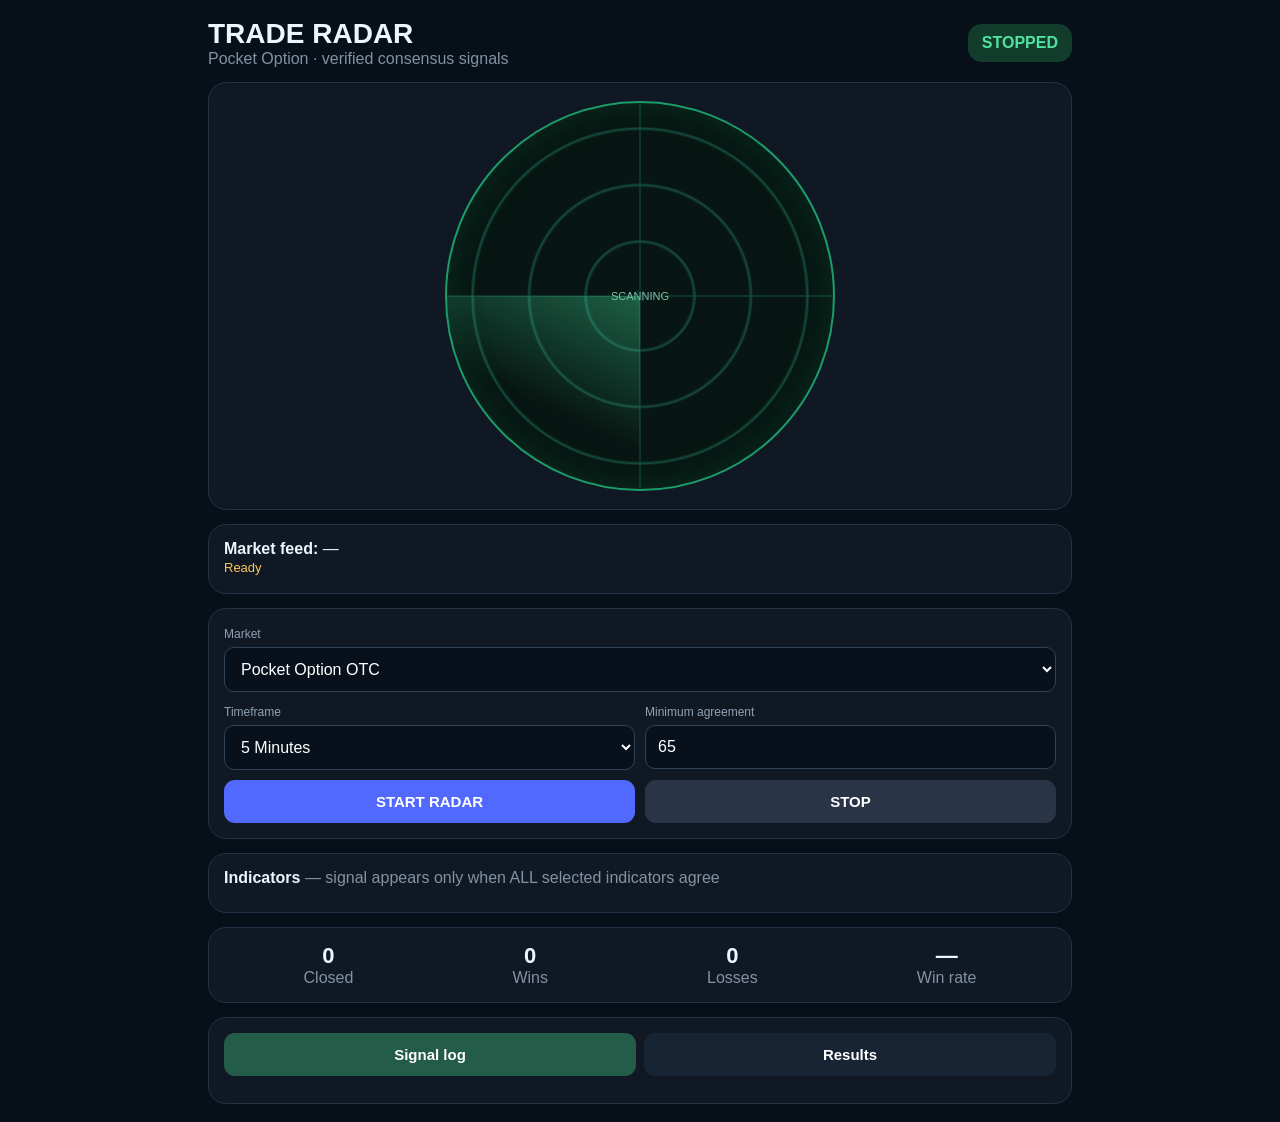
==== templates/index.html @ b3ab37ad "Add files via upload" ====
<!doctype html><html lang="en"><head><meta charset="utf-8"><meta name="viewport" content="width=device-width,initial-scale=1"><title>Trade Radar</title>
<style>
*{box-sizing:border-box}body{margin:0;background:#071019;color:#edf6ff;font-family:-apple-system,BlinkMacSystemFont,"Segoe UI",Arial,sans-serif}.app{max-width:900px;margin:auto;padding:18px}.head{display:flex;justify-content:space-between;align-items:center}.head h1{margin:0;font-size:28px}.muted{color:#8292a5}.badge{padding:10px 14px;border-radius:14px;background:#123d2d;color:#50e3a0;font-weight:900}.panel{background:#101923;border:1px solid #233244;border-radius:18px;padding:15px;margin-top:14px}.radarWrap{display:grid;place-items:center;padding:18px 0}.radar{width:min(78vw,390px);aspect-ratio:1;border-radius:50%;position:relative;overflow:hidden;border:2px solid #1c9c6b;background:radial-gradient(circle,#0b2b25 0 2%,transparent 2.5%),repeating-radial-gradient(circle,transparent 0 19%,#164b3d 20%,transparent 20.7%),linear-gradient(90deg,transparent 49.7%,#164b3d 50%,transparent 50.3%),linear-gradient(transparent 49.7%,#164b3d 50%,transparent 50.3%),#071612;box-shadow:0 0 35px #0c6a4a44 inset}.sweep{position:absolute;inset:50% 50% 0 0;transform-origin:100% 0;background:linear-gradient(25deg,transparent 45%,#48f2ad55);animation:spin 3s linear infinite}.stopped .sweep{animation-play-state:paused}@keyframes spin{to{transform:rotate(360deg)}}.blip{position:absolute;z-index:4;text-align:center;background:#071019e8;border:1px solid #44e3a0;border-radius:10px;padding:6px 8px;width:112px;min-height:58px;display:flex;flex-direction:column;justify-content:center;box-shadow:0 0 12px #0b9d6b33}.blip b{font-size:14px;line-height:1.1}.blip .small{font-size:9px;margin-top:2px}.blip1{left:50%;top:28%;transform:translate(-50%,-50%)}.blip2{left:29%;top:65%;transform:translate(-50%,-50%)}.blip3{left:71%;top:65%;transform:translate(-50%,-50%)}.scanmsg{position:absolute;left:50%;top:50%;transform:translate(-50%,-50%);z-index:3;text-align:center;color:#7fbea8;font-size:11px;pointer-events:none}.up{color:#50e3a0}.down{color:#ff6f83}.controls{display:grid;grid-template-columns:1fr 1fr;gap:10px}.full{grid-column:1/-1}label{font-size:12px;color:#8fa0b4}select,input{width:100%;margin-top:5px;padding:12px;border:1px solid #304258;border-radius:10px;background:#08111b;color:#fff;font-size:16px}button{border:0;border-radius:11px;padding:13px;background:#5269ff;color:#fff;font-weight:900;font-size:15px}.secondary{background:#293546}.inds{display:grid;grid-template-columns:1fr 1fr;gap:11px;margin-top:10px}.inds label{font-size:15px}.inds input{width:18px;height:18px;margin:0 7px 0 0}.stats{display:flex;justify-content:space-around;text-align:center}.stats b{display:block;font-size:22px}.tabs{display:flex;gap:8px;margin-bottom:12px}.tabs button{flex:1;background:#172434}.tabs button.active{background:#235d49}.row{padding:12px 0;border-bottom:1px solid #223143}.row:last-child{border:0}.rowTop{display:flex;justify-content:space-between;font-weight:800}.small{font-size:12px;color:#8fa0b4;margin-top:5px}.win{color:#50e3a0}.loss{color:#ff6f83}.draw{color:#ffc65c}.empty{text-align:center;color:#7f90a3;padding:20px}.status{color:#ffc65c;font-size:13px;line-height:1.5}
</style></head><body><div class="app">
<div class="head"><div><h1>TRADE RADAR</h1><div class="muted">Pocket Option · verified consensus signals</div></div><div id="badge" class="badge">STOPPED</div></div>
<div class="panel radarWrap"><div id="radar" class="radar stopped"><div class="sweep"></div><div id="scanmsg" class="scanmsg">SCANNING</div><div id="blip1" class="blip blip1" style="display:none"></div><div id="blip2" class="blip blip2" style="display:none"></div><div id="blip3" class="blip blip3" style="display:none"></div></div></div>
<div class="panel"><div><b>Market feed:</b> <span id="source">—</span></div><div id="status" class="status">Ready</div></div>
<div class="panel controls"><div class="full"><label>Market<select id="mode"><option value="otc">Pocket Option OTC</option><option value="real">Real market pairs</option></select></label></div><div><label>Timeframe<select id="timeframe"><option value="300">5 Minutes</option><option value="60">1 Minute</option></select></label></div><div><label>Minimum agreement<input id="minScore" type="number" min="40" max="100" value="65"></label></div><button onclick="startRadar()">START RADAR</button><button class="secondary" onclick="stopRadar()">STOP</button></div>
<div class="panel"><div><b>Indicators</b> <span class="muted">— signal appears only when ALL selected indicators agree</span></div><div id="indicators" class="inds"></div></div>
<div class="panel stats"><div><b id="closed">0</b><span class="muted">Closed</span></div><div><b id="wins">0</b><span class="muted">Wins</span></div><div><b id="losses">0</b><span class="muted">Losses</span></div><div><b id="wr">—</b><span class="muted">Win rate</span></div></div>
<div class="panel"><div class="tabs"><button id="tabOpen" class="active" onclick="showTab('open')">Signal log</button><button id="tabClosed" onclick="showTab('closed')">Results</button></div><div id="log"></div></div>
</div><script>
const $=x=>document.getElementById(x);let names={},built=false,lastState=null,tab='open';
function strategies(){let o={};for(const k in names)o[k]=$("i_"+k).checked;return o}function cfg(){return{mode:$("mode").value,timeframe:+$("timeframe").value,min_score:+$("minScore").value,strategies:strategies()}}async function post(u,b){return(await fetch(u,{method:'POST',headers:{'Content-Type':'application/json'},body:b?JSON.stringify(b):null})).json()}async function startRadar(){await post('/api/config',cfg());await post('/api/start');refresh()}async function stopRadar(){await post('/api/stop');refresh()}
function build(s){names=s.indicator_names;$('indicators').innerHTML=Object.entries(names).map(([k,n])=>`<label><input type="checkbox" id="i_${k}" ${s.strategies[k]?'checked':''}>${n}</label>`).join('');for(const k in names)$("i_"+k).onchange=()=>post('/api/config',cfg());$('mode').value=s.mode;$('timeframe').value=s.timeframe;$('minScore').value=s.min_score;['mode','timeframe','minScore'].forEach(x=>$(x).onchange=()=>post('/api/config',cfg()));built=true}
function dt(x){return x?new Date(x*1000).toLocaleString([], {hour:'2-digit',minute:'2-digit',second:'2-digit'}):'—'}function showTab(x){tab=x;$('tabOpen').className=x==='open'?'active':'';$('tabClosed').className=x==='closed'?'active':'';if(lastState)renderLog(lastState)}
function renderLog(s){let rows=(s.signals||[]).filter(x=>tab==='open'?x.status==='OPEN':x.status==='CLOSED');$('log').innerHTML=rows.length?rows.map(x=>`<div class="row"><div class="rowTop"><span>${x.pair} · <span class="${x.direction==='UP'?'up':'down'}">${x.direction==='UP'?'↑ UP':'↓ DOWN'}</span></span><span class="${x.result==='WIN'?'win':x.result==='LOSS'?'loss':'draw'}">${x.result||x.score+'%'}</span></div><div class="small">Start ${dt(x.opened_at)} · Entry ${x.entry} · Expiry ${dt(x.expires_at)}${x.exit!=null?' · Close '+x.exit:''}</div><div class="small">Feed: ${x.mode==='otc'?'Pocket OTC / OTCharts':'Yahoo reference market'} · ${(x.reasons||[]).join(' · ')}</div></div>`).join(''):'<div class="empty">No records yet.</div>'}
function render(s){lastState=s;if(!built)build(s);$('source').textContent=s.source;$('status').textContent=s.status+(s.budget_note?' · '+s.budget_note:'');$('badge').textContent=s.running?'AUTO':'STOPPED';$('radar').className='radar '+(s.running?'':'stopped');let ops=(s.opportunities||[]).slice(0,3);for(let i=1;i<=3;i++){let el=$('blip'+i),o=ops[i-1];if(o){el.style.display='flex';el.innerHTML=`<b>${o.pair}</b><div class="${o.direction==='UP'?'up':'down'}">${o.direction==='UP'?'↑ UP':'↓ DOWN'} · ${o.score}%</div><div class="small">${o.agree} agree</div>`}else el.style.display='none'}$('scanmsg').style.display=ops.length?'none':'block';let p=s.performance||{};$('closed').textContent=p.closed||0;$('wins').textContent=p.wins||0;$('losses').textContent=p.losses||0;$('wr').textContent=p.win_rate==null?'—':p.win_rate+'%';renderLog(s)}async function refresh(){try{render(await(await fetch('/api/status')).json())}catch(e){}}refresh();setInterval(refresh,3000);
</script></body></html>
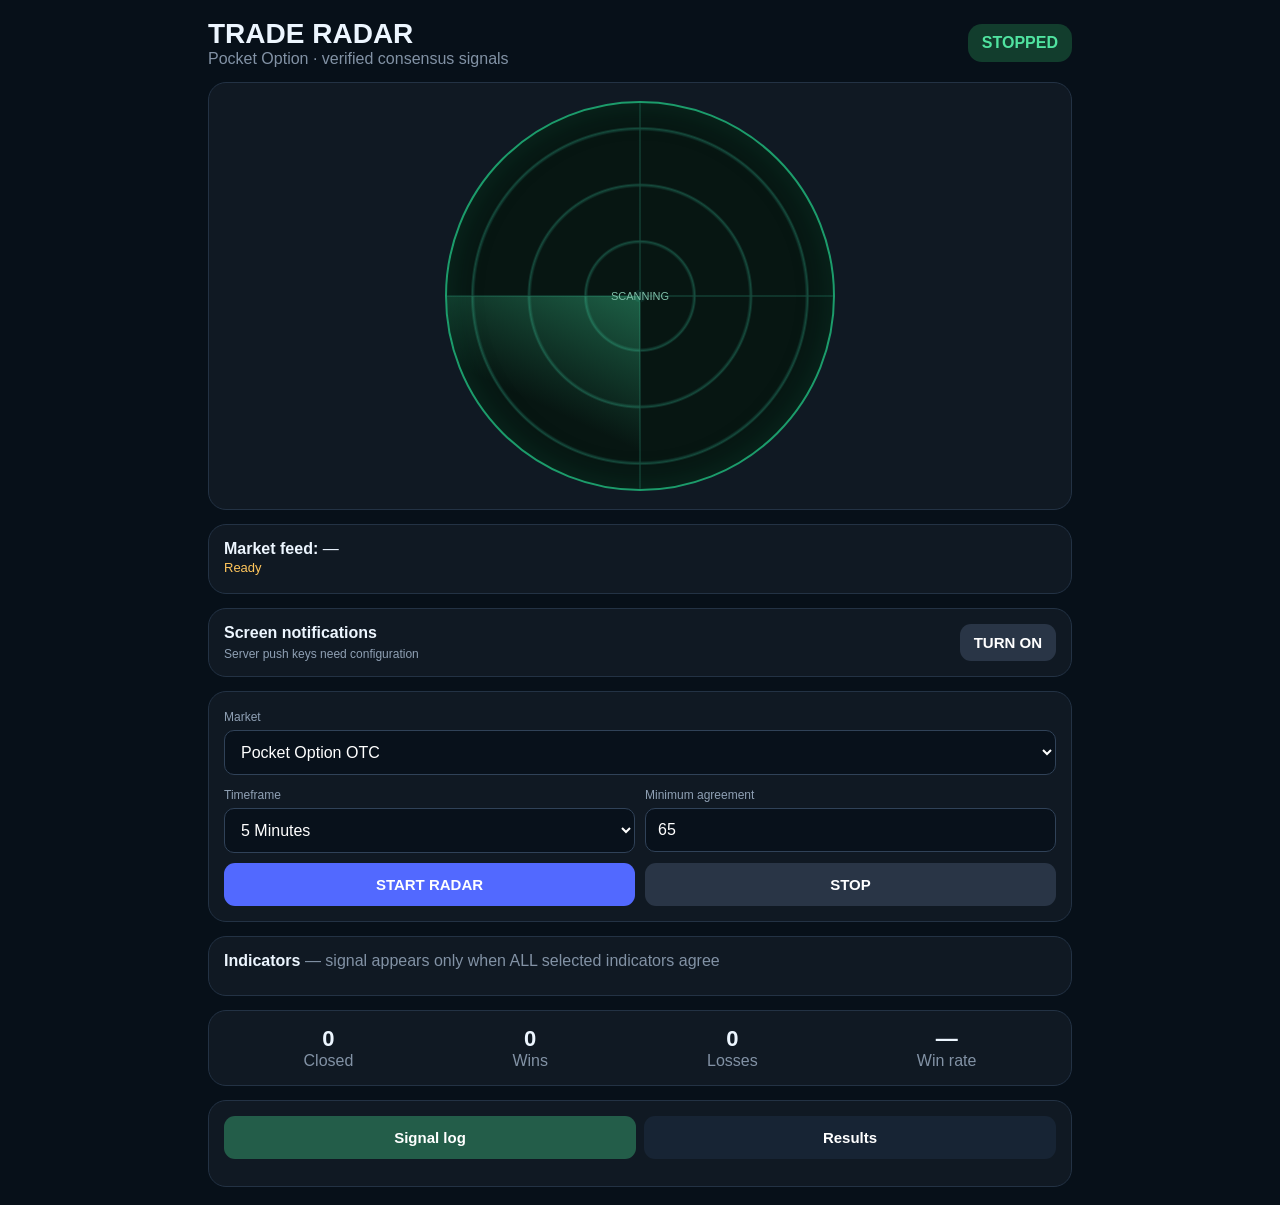
==== commit b6c44229: "Add files via upload" ====
--- a/templates/index.html
+++ b/templates/index.html
@@ -1,19 +1,25 @@
 <!doctype html><html lang="en"><head><meta charset="utf-8"><meta name="viewport" content="width=device-width,initial-scale=1"><title>Trade Radar</title>
 <style>
-*{box-sizing:border-box}body{margin:0;background:#071019;color:#edf6ff;font-family:-apple-system,BlinkMacSystemFont,"Segoe UI",Arial,sans-serif}.app{max-width:900px;margin:auto;padding:18px}.head{display:flex;justify-content:space-between;align-items:center}.head h1{margin:0;font-size:28px}.muted{color:#8292a5}.badge{padding:10px 14px;border-radius:14px;background:#123d2d;color:#50e3a0;font-weight:900}.panel{background:#101923;border:1px solid #233244;border-radius:18px;padding:15px;margin-top:14px}.radarWrap{display:grid;place-items:center;padding:18px 0}.radar{width:min(78vw,390px);aspect-ratio:1;border-radius:50%;position:relative;overflow:hidden;border:2px solid #1c9c6b;background:radial-gradient(circle,#0b2b25 0 2%,transparent 2.5%),repeating-radial-gradient(circle,transparent 0 19%,#164b3d 20%,transparent 20.7%),linear-gradient(90deg,transparent 49.7%,#164b3d 50%,transparent 50.3%),linear-gradient(transparent 49.7%,#164b3d 50%,transparent 50.3%),#071612;box-shadow:0 0 35px #0c6a4a44 inset}.sweep{position:absolute;inset:50% 50% 0 0;transform-origin:100% 0;background:linear-gradient(25deg,transparent 45%,#48f2ad55);animation:spin 3s linear infinite}.stopped .sweep{animation-play-state:paused}@keyframes spin{to{transform:rotate(360deg)}}.blip{position:absolute;z-index:4;text-align:center;background:#071019e8;border:1px solid #44e3a0;border-radius:10px;padding:6px 8px;width:112px;min-height:58px;display:flex;flex-direction:column;justify-content:center;box-shadow:0 0 12px #0b9d6b33}.blip b{font-size:14px;line-height:1.1}.blip .small{font-size:9px;margin-top:2px}.blip1{left:50%;top:28%;transform:translate(-50%,-50%)}.blip2{left:29%;top:65%;transform:translate(-50%,-50%)}.blip3{left:71%;top:65%;transform:translate(-50%,-50%)}.scanmsg{position:absolute;left:50%;top:50%;transform:translate(-50%,-50%);z-index:3;text-align:center;color:#7fbea8;font-size:11px;pointer-events:none}.up{color:#50e3a0}.down{color:#ff6f83}.controls{display:grid;grid-template-columns:1fr 1fr;gap:10px}.full{grid-column:1/-1}label{font-size:12px;color:#8fa0b4}select,input{width:100%;margin-top:5px;padding:12px;border:1px solid #304258;border-radius:10px;background:#08111b;color:#fff;font-size:16px}button{border:0;border-radius:11px;padding:13px;background:#5269ff;color:#fff;font-weight:900;font-size:15px}.secondary{background:#293546}.inds{display:grid;grid-template-columns:1fr 1fr;gap:11px;margin-top:10px}.inds label{font-size:15px}.inds input{width:18px;height:18px;margin:0 7px 0 0}.stats{display:flex;justify-content:space-around;text-align:center}.stats b{display:block;font-size:22px}.tabs{display:flex;gap:8px;margin-bottom:12px}.tabs button{flex:1;background:#172434}.tabs button.active{background:#235d49}.row{padding:12px 0;border-bottom:1px solid #223143}.row:last-child{border:0}.rowTop{display:flex;justify-content:space-between;font-weight:800}.small{font-size:12px;color:#8fa0b4;margin-top:5px}.win{color:#50e3a0}.loss{color:#ff6f83}.draw{color:#ffc65c}.empty{text-align:center;color:#7f90a3;padding:20px}.status{color:#ffc65c;font-size:13px;line-height:1.5}
+*{box-sizing:border-box}body{margin:0;background:#071019;color:#edf6ff;font-family:-apple-system,BlinkMacSystemFont,"Segoe UI",Arial,sans-serif}.app{max-width:900px;margin:auto;padding:18px}.head{display:flex;justify-content:space-between;align-items:center}.head h1{margin:0;font-size:28px}.muted{color:#8292a5}.badge{padding:10px 14px;border-radius:14px;background:#123d2d;color:#50e3a0;font-weight:900}.panel{background:#101923;border:1px solid #233244;border-radius:18px;padding:15px;margin-top:14px}.radarWrap{display:grid;place-items:center;padding:18px 0}.radar{width:min(78vw,390px);aspect-ratio:1;border-radius:50%;position:relative;overflow:hidden;border:2px solid #1c9c6b;background:radial-gradient(circle,#0b2b25 0 2%,transparent 2.5%),repeating-radial-gradient(circle,transparent 0 19%,#164b3d 20%,transparent 20.7%),linear-gradient(90deg,transparent 49.7%,#164b3d 50%,transparent 50.3%),linear-gradient(transparent 49.7%,#164b3d 50%,transparent 50.3%),#071612;box-shadow:0 0 35px #0c6a4a44 inset}.sweep{position:absolute;inset:50% 50% 0 0;transform-origin:100% 0;background:linear-gradient(25deg,transparent 45%,#48f2ad55);animation:spin 3s linear infinite}.stopped .sweep{animation-play-state:paused}@keyframes spin{to{transform:rotate(360deg)}}.blip{position:absolute;z-index:4;text-align:center;background:#071019e8;border:1px solid #44e3a0;border-radius:10px;padding:6px 8px;width:112px;min-height:58px;display:flex;flex-direction:column;justify-content:center;box-shadow:0 0 12px #0b9d6b33}.blip b{font-size:14px;line-height:1.1}.blip .small{font-size:9px;margin-top:2px}.blip .countdown{font-size:12px;font-weight:800;color:#ffc65c;margin-top:3px;font-variant-numeric:tabular-nums}.blip1{left:50%;top:28%;transform:translate(-50%,-50%)}.blip2{left:29%;top:65%;transform:translate(-50%,-50%)}.blip3{left:71%;top:65%;transform:translate(-50%,-50%)}.scanmsg{position:absolute;left:50%;top:50%;transform:translate(-50%,-50%);z-index:3;text-align:center;color:#7fbea8;font-size:11px;pointer-events:none}.up{color:#50e3a0}.down{color:#ff6f83}.controls{display:grid;grid-template-columns:1fr 1fr;gap:10px}.full{grid-column:1/-1}label{font-size:12px;color:#8fa0b4}select,input{width:100%;margin-top:5px;padding:12px;border:1px solid #304258;border-radius:10px;background:#08111b;color:#fff;font-size:16px}button{border:0;border-radius:11px;padding:13px;background:#5269ff;color:#fff;font-weight:900;font-size:15px}.secondary{background:#293546}.inds{display:grid;grid-template-columns:1fr 1fr;gap:11px;margin-top:10px}.inds label{font-size:15px}.inds input{width:18px;height:18px;margin:0 7px 0 0}.stats{display:flex;justify-content:space-around;text-align:center}.stats b{display:block;font-size:22px}.tabs{display:flex;gap:8px;margin-bottom:12px}.tabs button{flex:1;background:#172434}.tabs button.active{background:#235d49}.row{padding:12px 0;border-bottom:1px solid #223143}.row:last-child{border:0}.rowTop{display:flex;justify-content:space-between;font-weight:800}.small{font-size:12px;color:#8fa0b4;margin-top:5px}.win{color:#50e3a0}.loss{color:#ff6f83}.draw{color:#ffc65c}.empty{text-align:center;color:#7f90a3;padding:20px}.status{color:#ffc65c;font-size:13px;line-height:1.5}.notifyRow{display:flex;align-items:center;justify-content:space-between;gap:12px}.notifyBtn{width:auto;padding:10px 14px;background:#293546}.notifyBtn.on{background:#235d49;color:#50e3a0}
 </style></head><body><div class="app">
 <div class="head"><div><h1>TRADE RADAR</h1><div class="muted">Pocket Option · verified consensus signals</div></div><div id="badge" class="badge">STOPPED</div></div>
 <div class="panel radarWrap"><div id="radar" class="radar stopped"><div class="sweep"></div><div id="scanmsg" class="scanmsg">SCANNING</div><div id="blip1" class="blip blip1" style="display:none"></div><div id="blip2" class="blip blip2" style="display:none"></div><div id="blip3" class="blip blip3" style="display:none"></div></div></div>
-<div class="panel"><div><b>Market feed:</b> <span id="source">—</span></div><div id="status" class="status">Ready</div></div>
+<div class="panel"><div><b>Market feed:</b> <span id="source">—</span></div><div id="status" class="status">Ready</div></div><div class="panel notifyRow"><div><b>Screen notifications</b><div id="notifyState" class="small">Off · maximum 3 signal alerts per scan</div></div><button id="notifyBtn" class="notifyBtn" onclick="toggleNotifications()">TURN ON</button></div>
 <div class="panel controls"><div class="full"><label>Market<select id="mode"><option value="otc">Pocket Option OTC</option><option value="real">Real market pairs</option></select></label></div><div><label>Timeframe<select id="timeframe"><option value="300">5 Minutes</option><option value="60">1 Minute</option></select></label></div><div><label>Minimum agreement<input id="minScore" type="number" min="40" max="100" value="65"></label></div><button onclick="startRadar()">START RADAR</button><button class="secondary" onclick="stopRadar()">STOP</button></div>
 <div class="panel"><div><b>Indicators</b> <span class="muted">— signal appears only when ALL selected indicators agree</span></div><div id="indicators" class="inds"></div></div>
 <div class="panel stats"><div><b id="closed">0</b><span class="muted">Closed</span></div><div><b id="wins">0</b><span class="muted">Wins</span></div><div><b id="losses">0</b><span class="muted">Losses</span></div><div><b id="wr">—</b><span class="muted">Win rate</span></div></div>
 <div class="panel"><div class="tabs"><button id="tabOpen" class="active" onclick="showTab('open')">Signal log</button><button id="tabClosed" onclick="showTab('closed')">Results</button></div><div id="log"></div></div>
 </div><script>
 const $=x=>document.getElementById(x);let names={},built=false,lastState=null,tab='open';
+let pushConfig=null;
+function b64ToU8(s){let p='='.repeat((4-s.length%4)%4),b=(s+p).replace(/-/g,'+').replace(/_/g,'/'),r=atob(b),a=new Uint8Array(r.length);for(let i=0;i<r.length;i++)a[i]=r.charCodeAt(i);return a}
+async function updateNotifyUI(){let btn=$('notifyBtn'),st=$('notifyState');if(!('serviceWorker'in navigator)||!('PushManager'in window)){btn.disabled=true;st.textContent='Not supported in this browser';return}pushConfig=await fetch('/api/push/config').then(r=>r.json()).catch(()=>null);if(!pushConfig?.enabled){btn.disabled=true;st.textContent='Server push keys need configuration';return}let reg=await navigator.serviceWorker.register('/sw.js'),sub=await reg.pushManager.getSubscription();btn.disabled=false;btn.textContent=sub?'TURN OFF':'TURN ON';btn.className='notifyBtn '+(sub?'on':'');st.textContent=sub?'On · alerts only for new qualifying signals (max 3 per scan)':'Off · maximum 3 signal alerts per scan'}
+async function toggleNotifications(){try{let reg=await navigator.serviceWorker.register('/sw.js'),sub=await reg.pushManager.getSubscription();if(sub){await fetch('/api/push/unsubscribe',{method:'POST',headers:{'Content-Type':'application/json'},body:JSON.stringify(sub)});await sub.unsubscribe()}else{let perm=await Notification.requestPermission();if(perm!=='granted')return updateNotifyUI();sub=await reg.pushManager.subscribe({userVisibleOnly:true,applicationServerKey:b64ToU8(pushConfig.public_key)});let r=await fetch('/api/push/subscribe',{method:'POST',headers:{'Content-Type':'application/json'},body:JSON.stringify(sub)});if(!r.ok){await sub.unsubscribe();throw new Error('subscribe failed')}}await updateNotifyUI()}catch(e){$('notifyState').textContent='Could not enable notifications'}}
+
 function strategies(){let o={};for(const k in names)o[k]=$("i_"+k).checked;return o}function cfg(){return{mode:$("mode").value,timeframe:+$("timeframe").value,min_score:+$("minScore").value,strategies:strategies()}}async function post(u,b){return(await fetch(u,{method:'POST',headers:{'Content-Type':'application/json'},body:b?JSON.stringify(b):null})).json()}async function startRadar(){await post('/api/config',cfg());await post('/api/start');refresh()}async function stopRadar(){await post('/api/stop');refresh()}
 function build(s){names=s.indicator_names;$('indicators').innerHTML=Object.entries(names).map(([k,n])=>`<label><input type="checkbox" id="i_${k}" ${s.strategies[k]?'checked':''}>${n}</label>`).join('');for(const k in names)$("i_"+k).onchange=()=>post('/api/config',cfg());$('mode').value=s.mode;$('timeframe').value=s.timeframe;$('minScore').value=s.min_score;['mode','timeframe','minScore'].forEach(x=>$(x).onchange=()=>post('/api/config',cfg()));built=true}
 function dt(x){return x?new Date(x*1000).toLocaleString([], {hour:'2-digit',minute:'2-digit',second:'2-digit'}):'—'}function showTab(x){tab=x;$('tabOpen').className=x==='open'?'active':'';$('tabClosed').className=x==='closed'?'active':'';if(lastState)renderLog(lastState)}
 function renderLog(s){let rows=(s.signals||[]).filter(x=>tab==='open'?x.status==='OPEN':x.status==='CLOSED');$('log').innerHTML=rows.length?rows.map(x=>`<div class="row"><div class="rowTop"><span>${x.pair} · <span class="${x.direction==='UP'?'up':'down'}">${x.direction==='UP'?'↑ UP':'↓ DOWN'}</span></span><span class="${x.result==='WIN'?'win':x.result==='LOSS'?'loss':'draw'}">${x.result||x.score+'%'}</span></div><div class="small">Start ${dt(x.opened_at)} · Entry ${x.entry} · Expiry ${dt(x.expires_at)}${x.exit!=null?' · Close '+x.exit:''}</div><div class="small">Feed: ${x.mode==='otc'?'Pocket OTC / OTCharts':'Yahoo reference market'} · ${(x.reasons||[]).join(' · ')}</div></div>`).join(''):'<div class="empty">No records yet.</div>'}
-function render(s){lastState=s;if(!built)build(s);$('source').textContent=s.source;$('status').textContent=s.status+(s.budget_note?' · '+s.budget_note:'');$('badge').textContent=s.running?'AUTO':'STOPPED';$('radar').className='radar '+(s.running?'':'stopped');let ops=(s.opportunities||[]).slice(0,3);for(let i=1;i<=3;i++){let el=$('blip'+i),o=ops[i-1];if(o){el.style.display='flex';el.innerHTML=`<b>${o.pair}</b><div class="${o.direction==='UP'?'up':'down'}">${o.direction==='UP'?'↑ UP':'↓ DOWN'} · ${o.score}%</div><div class="small">${o.agree} agree</div>`}else el.style.display='none'}$('scanmsg').style.display=ops.length?'none':'block';let p=s.performance||{};$('closed').textContent=p.closed||0;$('wins').textContent=p.wins||0;$('losses').textContent=p.losses||0;$('wr').textContent=p.win_rate==null?'—':p.win_rate+'%';renderLog(s)}async function refresh(){try{render(await(await fetch('/api/status')).json())}catch(e){}}refresh();setInterval(refresh,3000);
+function left(expires){let n=Math.max(0,Math.ceil(expires-Date.now()/1000)),m=Math.floor(n/60),q=n%60;return String(m).padStart(2,'0')+':'+String(q).padStart(2,'0')}function tickCountdowns(){document.querySelectorAll('[data-expires]').forEach(el=>el.textContent=left(+el.dataset.expires))}
+function render(s){lastState=s;if(!built)build(s);$('source').textContent=s.source;$('status').textContent=s.status+(s.budget_note?' · '+s.budget_note:'');$('badge').textContent=s.running?'AUTO':'STOPPED';$('radar').className='radar '+(s.running?'':'stopped');let open=(s.signals||[]).filter(x=>x.status==='OPEN');let ops=(s.opportunities||[]).slice(0,3);for(let i=1;i<=3;i++){let el=$('blip'+i),o=ops[i-1];if(o){let sig=open.find(x=>x.pair===o.pair&&x.direction===o.direction),exp=sig?sig.expires_at:(Date.now()/1000+(+s.timeframe||300));el.style.display='flex';el.innerHTML=`<b>${o.pair}</b><div class="${o.direction==='UP'?'up':'down'}">${o.direction==='UP'?'↑':'↓'} · ${o.score}%</div><div class="countdown" data-expires="${exp}">${left(exp)}</div>`}else el.style.display='none'}$('scanmsg').style.display=ops.length?'none':'block';let p=s.performance||{};$('closed').textContent=p.closed||0;$('wins').textContent=p.wins||0;$('losses').textContent=p.losses||0;$('wr').textContent=p.win_rate==null?'—':p.win_rate+'%';renderLog(s);tickCountdowns()}async function refresh(){try{render(await(await fetch('/api/status')).json())}catch(e){}}refresh();updateNotifyUI();setInterval(refresh,3000);setInterval(tickCountdowns,1000);
 </script></body></html>
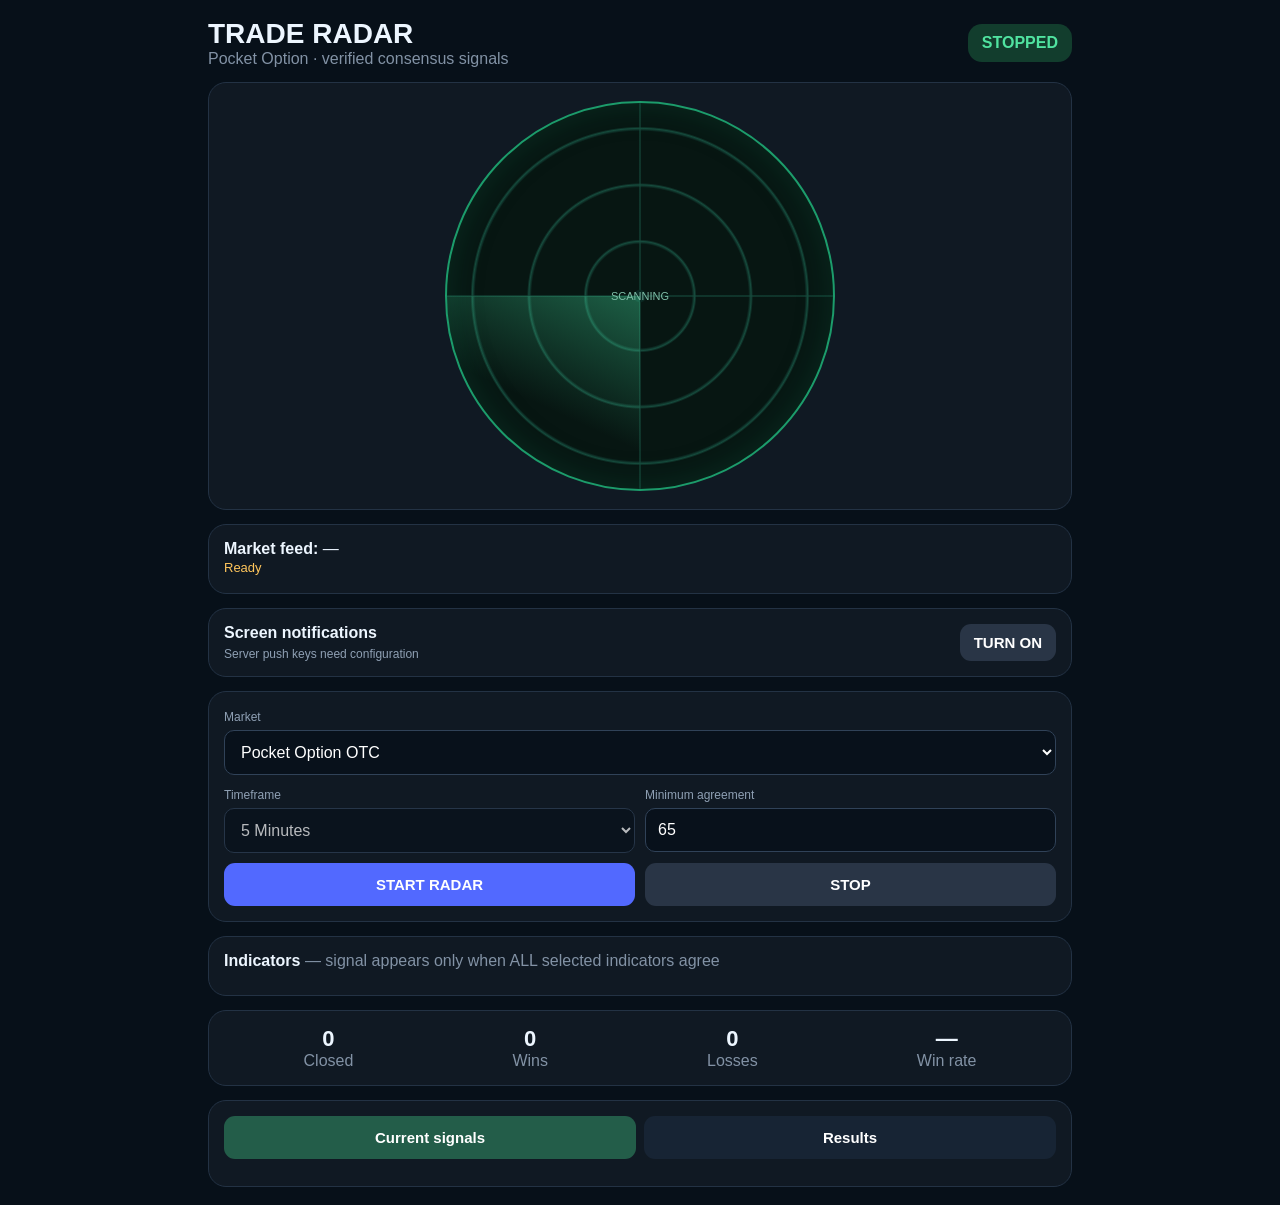
==== commit cfeaeb4e: "Add files via upload" ====
--- a/templates/index.html
+++ b/templates/index.html
@@ -5,10 +5,10 @@
 <div class="head"><div><h1>TRADE RADAR</h1><div class="muted">Pocket Option · verified consensus signals</div></div><div id="badge" class="badge">STOPPED</div></div>
 <div class="panel radarWrap"><div id="radar" class="radar stopped"><div class="sweep"></div><div id="scanmsg" class="scanmsg">SCANNING</div><div id="blip1" class="blip blip1" style="display:none"></div><div id="blip2" class="blip blip2" style="display:none"></div><div id="blip3" class="blip blip3" style="display:none"></div></div></div>
 <div class="panel"><div><b>Market feed:</b> <span id="source">—</span></div><div id="status" class="status">Ready</div></div><div class="panel notifyRow"><div><b>Screen notifications</b><div id="notifyState" class="small">Off · maximum 3 signal alerts per scan</div></div><button id="notifyBtn" class="notifyBtn" onclick="toggleNotifications()">TURN ON</button></div>
-<div class="panel controls"><div class="full"><label>Market<select id="mode"><option value="otc">Pocket Option OTC</option><option value="real">Real market pairs</option></select></label></div><div><label>Timeframe<select id="timeframe"><option value="300">5 Minutes</option><option value="60">1 Minute</option></select></label></div><div><label>Minimum agreement<input id="minScore" type="number" min="40" max="100" value="65"></label></div><button onclick="startRadar()">START RADAR</button><button class="secondary" onclick="stopRadar()">STOP</button></div>
+<div class="panel controls"><div class="full"><label>Market<select id="mode"><option value="otc">Pocket Option OTC</option><option value="real">Real market pairs</option></select></label></div><div><label>Timeframe<select id="timeframe" disabled><option value="300">5 Minutes</option></select></label></div><div><label>Minimum agreement<input id="minScore" type="number" min="40" max="100" value="65"></label></div><button onclick="startRadar()">START RADAR</button><button class="secondary" onclick="stopRadar()">STOP</button></div>
 <div class="panel"><div><b>Indicators</b> <span class="muted">— signal appears only when ALL selected indicators agree</span></div><div id="indicators" class="inds"></div></div>
 <div class="panel stats"><div><b id="closed">0</b><span class="muted">Closed</span></div><div><b id="wins">0</b><span class="muted">Wins</span></div><div><b id="losses">0</b><span class="muted">Losses</span></div><div><b id="wr">—</b><span class="muted">Win rate</span></div></div>
-<div class="panel"><div class="tabs"><button id="tabOpen" class="active" onclick="showTab('open')">Signal log</button><button id="tabClosed" onclick="showTab('closed')">Results</button></div><div id="log"></div></div>
+<div class="panel"><div class="tabs"><button id="tabOpen" class="active" onclick="showTab('open')">Current signals</button><button id="tabClosed" onclick="showTab('closed')">Results</button></div><div id="log"></div></div>
 </div><script>
 const $=x=>document.getElementById(x);let names={},built=false,lastState=null,tab='open';
 let pushConfig=null;
@@ -16,10 +16,10 @@
 async function updateNotifyUI(){let btn=$('notifyBtn'),st=$('notifyState');if(!('serviceWorker'in navigator)||!('PushManager'in window)){btn.disabled=true;st.textContent='Not supported in this browser';return}pushConfig=await fetch('/api/push/config').then(r=>r.json()).catch(()=>null);if(!pushConfig?.enabled){btn.disabled=true;st.textContent='Server push keys need configuration';return}let reg=await navigator.serviceWorker.register('/sw.js'),sub=await reg.pushManager.getSubscription();btn.disabled=false;btn.textContent=sub?'TURN OFF':'TURN ON';btn.className='notifyBtn '+(sub?'on':'');st.textContent=sub?'On · alerts only for new qualifying signals (max 3 per scan)':'Off · maximum 3 signal alerts per scan'}
 async function toggleNotifications(){try{let reg=await navigator.serviceWorker.register('/sw.js'),sub=await reg.pushManager.getSubscription();if(sub){await fetch('/api/push/unsubscribe',{method:'POST',headers:{'Content-Type':'application/json'},body:JSON.stringify(sub)});await sub.unsubscribe()}else{let perm=await Notification.requestPermission();if(perm!=='granted')return updateNotifyUI();sub=await reg.pushManager.subscribe({userVisibleOnly:true,applicationServerKey:b64ToU8(pushConfig.public_key)});let r=await fetch('/api/push/subscribe',{method:'POST',headers:{'Content-Type':'application/json'},body:JSON.stringify(sub)});if(!r.ok){await sub.unsubscribe();throw new Error('subscribe failed')}}await updateNotifyUI()}catch(e){$('notifyState').textContent='Could not enable notifications'}}
 
-function strategies(){let o={};for(const k in names)o[k]=$("i_"+k).checked;return o}function cfg(){return{mode:$("mode").value,timeframe:+$("timeframe").value,min_score:+$("minScore").value,strategies:strategies()}}async function post(u,b){return(await fetch(u,{method:'POST',headers:{'Content-Type':'application/json'},body:b?JSON.stringify(b):null})).json()}async function startRadar(){await post('/api/config',cfg());await post('/api/start');refresh()}async function stopRadar(){await post('/api/stop');refresh()}
-function build(s){names=s.indicator_names;$('indicators').innerHTML=Object.entries(names).map(([k,n])=>`<label><input type="checkbox" id="i_${k}" ${s.strategies[k]?'checked':''}>${n}</label>`).join('');for(const k in names)$("i_"+k).onchange=()=>post('/api/config',cfg());$('mode').value=s.mode;$('timeframe').value=s.timeframe;$('minScore').value=s.min_score;['mode','timeframe','minScore'].forEach(x=>$(x).onchange=()=>post('/api/config',cfg()));built=true}
+function strategies(){let o={};for(const k in names)o[k]=$("i_"+k).checked;return o}function cfg(){return{mode:$("mode").value,timeframe:300,min_score:+$("minScore").value,strategies:strategies()}}async function post(u,b){return(await fetch(u,{method:'POST',headers:{'Content-Type':'application/json'},body:b?JSON.stringify(b):null})).json()}async function startRadar(){await post('/api/config',cfg());await post('/api/start');refresh()}async function stopRadar(){await post('/api/stop');refresh()}
+function build(s){names=s.indicator_names;$('indicators').innerHTML=Object.entries(names).map(([k,n])=>`<label><input type="checkbox" id="i_${k}" ${s.strategies[k]?'checked':''}>${n}</label>`).join('');for(const k in names)$("i_"+k).onchange=()=>post('/api/config',cfg());$('mode').value=s.mode;$('timeframe').value=300;$('minScore').value=s.min_score;['mode','minScore'].forEach(x=>$(x).onchange=()=>post('/api/config',cfg()));built=true}
 function dt(x){return x?new Date(x*1000).toLocaleString([], {hour:'2-digit',minute:'2-digit',second:'2-digit'}):'—'}function showTab(x){tab=x;$('tabOpen').className=x==='open'?'active':'';$('tabClosed').className=x==='closed'?'active':'';if(lastState)renderLog(lastState)}
-function renderLog(s){let rows=(s.signals||[]).filter(x=>tab==='open'?x.status==='OPEN':x.status==='CLOSED');$('log').innerHTML=rows.length?rows.map(x=>`<div class="row"><div class="rowTop"><span>${x.pair} · <span class="${x.direction==='UP'?'up':'down'}">${x.direction==='UP'?'↑ UP':'↓ DOWN'}</span></span><span class="${x.result==='WIN'?'win':x.result==='LOSS'?'loss':'draw'}">${x.result||x.score+'%'}</span></div><div class="small">Start ${dt(x.opened_at)} · Entry ${x.entry} · Expiry ${dt(x.expires_at)}${x.exit!=null?' · Close '+x.exit:''}</div><div class="small">Feed: ${x.mode==='otc'?'Pocket OTC / OTCharts':'Yahoo reference market'} · ${(x.reasons||[]).join(' · ')}</div></div>`).join(''):'<div class="empty">No records yet.</div>'}
+function renderLog(s){let now=Date.now()/1000;let rows=(s.signals||[]).filter(x=>tab==='open'?(x.status==='OPEN'&&x.expires_at>now):x.status==='CLOSED');$('log').innerHTML=rows.length?rows.map(x=>`<div class="row"><div class="rowTop"><span>${x.pair} · <span class="${x.direction==='UP'?'up':'down'}">${x.direction==='UP'?'↑ UP':'↓ DOWN'}</span></span><span class="${x.result==='WIN'?'win':x.result==='LOSS'?'loss':'draw'}">${x.result||x.score+'%'}</span></div><div class="small">Start ${dt(x.opened_at)} · Entry ${x.entry} · Expiry ${dt(x.expires_at)}${x.exit!=null?' · Close '+x.exit:''}</div><div class="small">Feed: ${x.mode==='otc'?'Pocket OTC / OTCharts':'Yahoo reference market'} · ${(x.reasons||[]).join(' · ')}</div></div>`).join(''):'<div class="empty">No records yet.</div>'}
 function left(expires){let n=Math.max(0,Math.ceil(expires-Date.now()/1000)),m=Math.floor(n/60),q=n%60;return String(m).padStart(2,'0')+':'+String(q).padStart(2,'0')}function tickCountdowns(){document.querySelectorAll('[data-expires]').forEach(el=>el.textContent=left(+el.dataset.expires))}
 function render(s){lastState=s;if(!built)build(s);$('source').textContent=s.source;$('status').textContent=s.status+(s.budget_note?' · '+s.budget_note:'');$('badge').textContent=s.running?'AUTO':'STOPPED';$('radar').className='radar '+(s.running?'':'stopped');let open=(s.signals||[]).filter(x=>x.status==='OPEN');let ops=(s.opportunities||[]).slice(0,3);for(let i=1;i<=3;i++){let el=$('blip'+i),o=ops[i-1];if(o){let sig=open.find(x=>x.pair===o.pair&&x.direction===o.direction),exp=sig?sig.expires_at:(Date.now()/1000+(+s.timeframe||300));el.style.display='flex';el.innerHTML=`<b>${o.pair}</b><div class="${o.direction==='UP'?'up':'down'}">${o.direction==='UP'?'↑':'↓'} · ${o.score}%</div><div class="countdown" data-expires="${exp}">${left(exp)}</div>`}else el.style.display='none'}$('scanmsg').style.display=ops.length?'none':'block';let p=s.performance||{};$('closed').textContent=p.closed||0;$('wins').textContent=p.wins||0;$('losses').textContent=p.losses||0;$('wr').textContent=p.win_rate==null?'—':p.win_rate+'%';renderLog(s);tickCountdowns()}async function refresh(){try{render(await(await fetch('/api/status')).json())}catch(e){}}refresh();updateNotifyUI();setInterval(refresh,3000);setInterval(tickCountdowns,1000);
 </script></body></html>
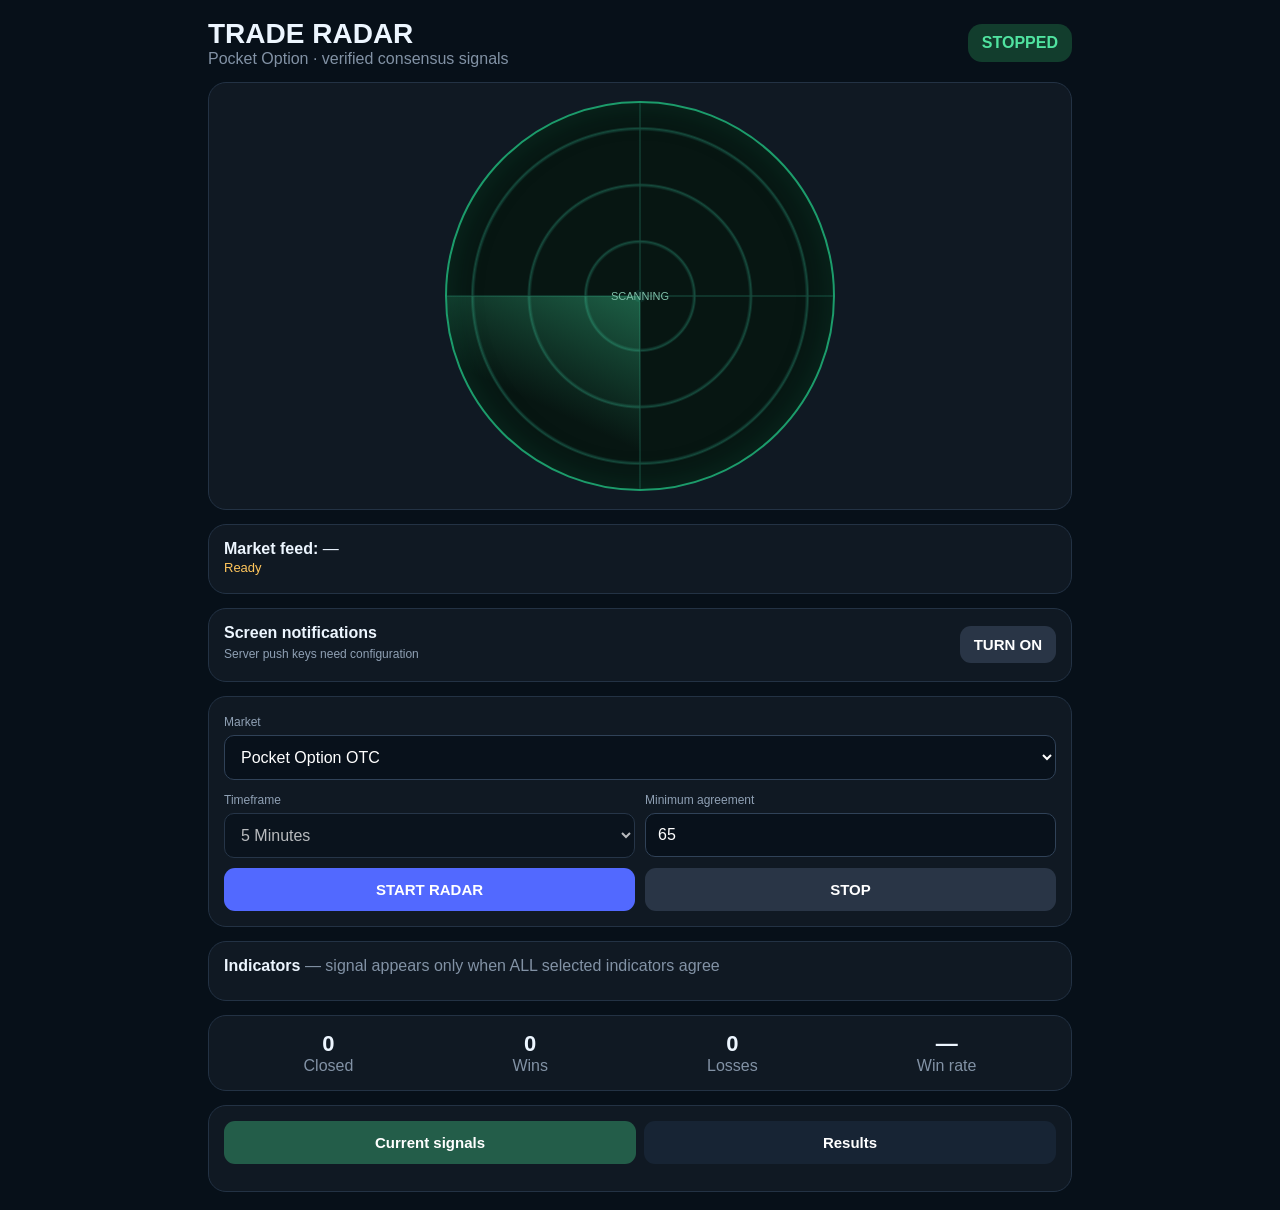
==== commit 7ea02655: "Add files via upload" ====
--- a/templates/index.html
+++ b/templates/index.html
@@ -4,7 +4,7 @@
 </style></head><body><div class="app">
 <div class="head"><div><h1>TRADE RADAR</h1><div class="muted">Pocket Option · verified consensus signals</div></div><div id="badge" class="badge">STOPPED</div></div>
 <div class="panel radarWrap"><div id="radar" class="radar stopped"><div class="sweep"></div><div id="scanmsg" class="scanmsg">SCANNING</div><div id="blip1" class="blip blip1" style="display:none"></div><div id="blip2" class="blip blip2" style="display:none"></div><div id="blip3" class="blip blip3" style="display:none"></div></div></div>
-<div class="panel"><div><b>Market feed:</b> <span id="source">—</span></div><div id="status" class="status">Ready</div></div><div class="panel notifyRow"><div><b>Screen notifications</b><div id="notifyState" class="small">Off · maximum 3 signal alerts per scan</div></div><button id="notifyBtn" class="notifyBtn" onclick="toggleNotifications()">TURN ON</button></div>
+<div class="panel"><div><b>Market feed:</b> <span id="source">—</span></div><div id="status" class="status">Ready</div></div><div class="panel notifyRow"><div><b>Screen notifications</b><div id="notifyState" class="small">Off · maximum 3 signal alerts per scan</div><div id="pushDiag" class="small"></div></div><div style="display:flex;gap:8px;flex-wrap:wrap;justify-content:flex-end"><button id="testNotifyBtn" class="notifyBtn" onclick="testNotification()" style="display:none">TEST</button><button id="notifyBtn" class="notifyBtn" onclick="toggleNotifications()">TURN ON</button></div></div>
 <div class="panel controls"><div class="full"><label>Market<select id="mode"><option value="otc">Pocket Option OTC</option><option value="real">Real market pairs</option></select></label></div><div><label>Timeframe<select id="timeframe" disabled><option value="300">5 Minutes</option></select></label></div><div><label>Minimum agreement<input id="minScore" type="number" min="40" max="100" value="65"></label></div><button onclick="startRadar()">START RADAR</button><button class="secondary" onclick="stopRadar()">STOP</button></div>
 <div class="panel"><div><b>Indicators</b> <span class="muted">— signal appears only when ALL selected indicators agree</span></div><div id="indicators" class="inds"></div></div>
 <div class="panel stats"><div><b id="closed">0</b><span class="muted">Closed</span></div><div><b id="wins">0</b><span class="muted">Wins</span></div><div><b id="losses">0</b><span class="muted">Losses</span></div><div><b id="wr">—</b><span class="muted">Win rate</span></div></div>
@@ -13,8 +13,9 @@
 const $=x=>document.getElementById(x);let names={},built=false,lastState=null,tab='open';
 let pushConfig=null;
 function b64ToU8(s){let p='='.repeat((4-s.length%4)%4),b=(s+p).replace(/-/g,'+').replace(/_/g,'/'),r=atob(b),a=new Uint8Array(r.length);for(let i=0;i<r.length;i++)a[i]=r.charCodeAt(i);return a}
-async function updateNotifyUI(){let btn=$('notifyBtn'),st=$('notifyState');if(!('serviceWorker'in navigator)||!('PushManager'in window)){btn.disabled=true;st.textContent='Not supported in this browser';return}pushConfig=await fetch('/api/push/config').then(r=>r.json()).catch(()=>null);if(!pushConfig?.enabled){btn.disabled=true;st.textContent='Server push keys need configuration';return}let reg=await navigator.serviceWorker.register('/sw.js'),sub=await reg.pushManager.getSubscription();btn.disabled=false;btn.textContent=sub?'TURN OFF':'TURN ON';btn.className='notifyBtn '+(sub?'on':'');st.textContent=sub?'On · alerts only for new qualifying signals (max 3 per scan)':'Off · maximum 3 signal alerts per scan'}
+async function updateNotifyUI(){let btn=$('notifyBtn'),st=$('notifyState');if(!('serviceWorker'in navigator)||!('PushManager'in window)){btn.disabled=true;st.textContent='Not supported in this browser';return}pushConfig=await fetch('/api/push/config').then(r=>r.json()).catch(()=>null);if(!pushConfig?.enabled){btn.disabled=true;st.textContent='Server push keys need configuration';return}let reg=await navigator.serviceWorker.register('/sw.js'),sub=await reg.pushManager.getSubscription();btn.disabled=false;btn.textContent=sub?'TURN OFF':'TURN ON';btn.className='notifyBtn '+(sub?'on':'');$('testNotifyBtn').style.display=sub?'inline-block':'none';st.textContent=sub?'On · alerts only for new qualifying signals (max 3 per scan)':'Off · maximum 3 signal alerts per scan'}
 async function toggleNotifications(){try{let reg=await navigator.serviceWorker.register('/sw.js'),sub=await reg.pushManager.getSubscription();if(sub){await fetch('/api/push/unsubscribe',{method:'POST',headers:{'Content-Type':'application/json'},body:JSON.stringify(sub)});await sub.unsubscribe()}else{let perm=await Notification.requestPermission();if(perm!=='granted')return updateNotifyUI();sub=await reg.pushManager.subscribe({userVisibleOnly:true,applicationServerKey:b64ToU8(pushConfig.public_key)});let r=await fetch('/api/push/subscribe',{method:'POST',headers:{'Content-Type':'application/json'},body:JSON.stringify(sub)});if(!r.ok){await sub.unsubscribe();throw new Error('subscribe failed')}}await updateNotifyUI()}catch(e){$('notifyState').textContent='Could not enable notifications'}}
+async function testNotification(){let d=$('pushDiag'),b=$('testNotifyBtn');d.textContent='Sending test…';b.disabled=true;try{let r=await fetch('/api/push/test',{method:'POST'}),j=await r.json();if(r.ok&&j.sent>0)d.textContent='TEST SENT ✓ · '+j.sent+' device(s)';else d.textContent='TEST FAILED · subscriptions '+(j.subscriptions||0)+' · '+((j.errors||[])[0]||'unknown error')}catch(e){d.textContent='TEST FAILED · '+e.message}finally{b.disabled=false}}
 
 function strategies(){let o={};for(const k in names)o[k]=$("i_"+k).checked;return o}function cfg(){return{mode:$("mode").value,timeframe:300,min_score:+$("minScore").value,strategies:strategies()}}async function post(u,b){return(await fetch(u,{method:'POST',headers:{'Content-Type':'application/json'},body:b?JSON.stringify(b):null})).json()}async function startRadar(){await post('/api/config',cfg());await post('/api/start');refresh()}async function stopRadar(){await post('/api/stop');refresh()}
 function build(s){names=s.indicator_names;$('indicators').innerHTML=Object.entries(names).map(([k,n])=>`<label><input type="checkbox" id="i_${k}" ${s.strategies[k]?'checked':''}>${n}</label>`).join('');for(const k in names)$("i_"+k).onchange=()=>post('/api/config',cfg());$('mode').value=s.mode;$('timeframe').value=300;$('minScore').value=s.min_score;['mode','minScore'].forEach(x=>$(x).onchange=()=>post('/api/config',cfg()));built=true}
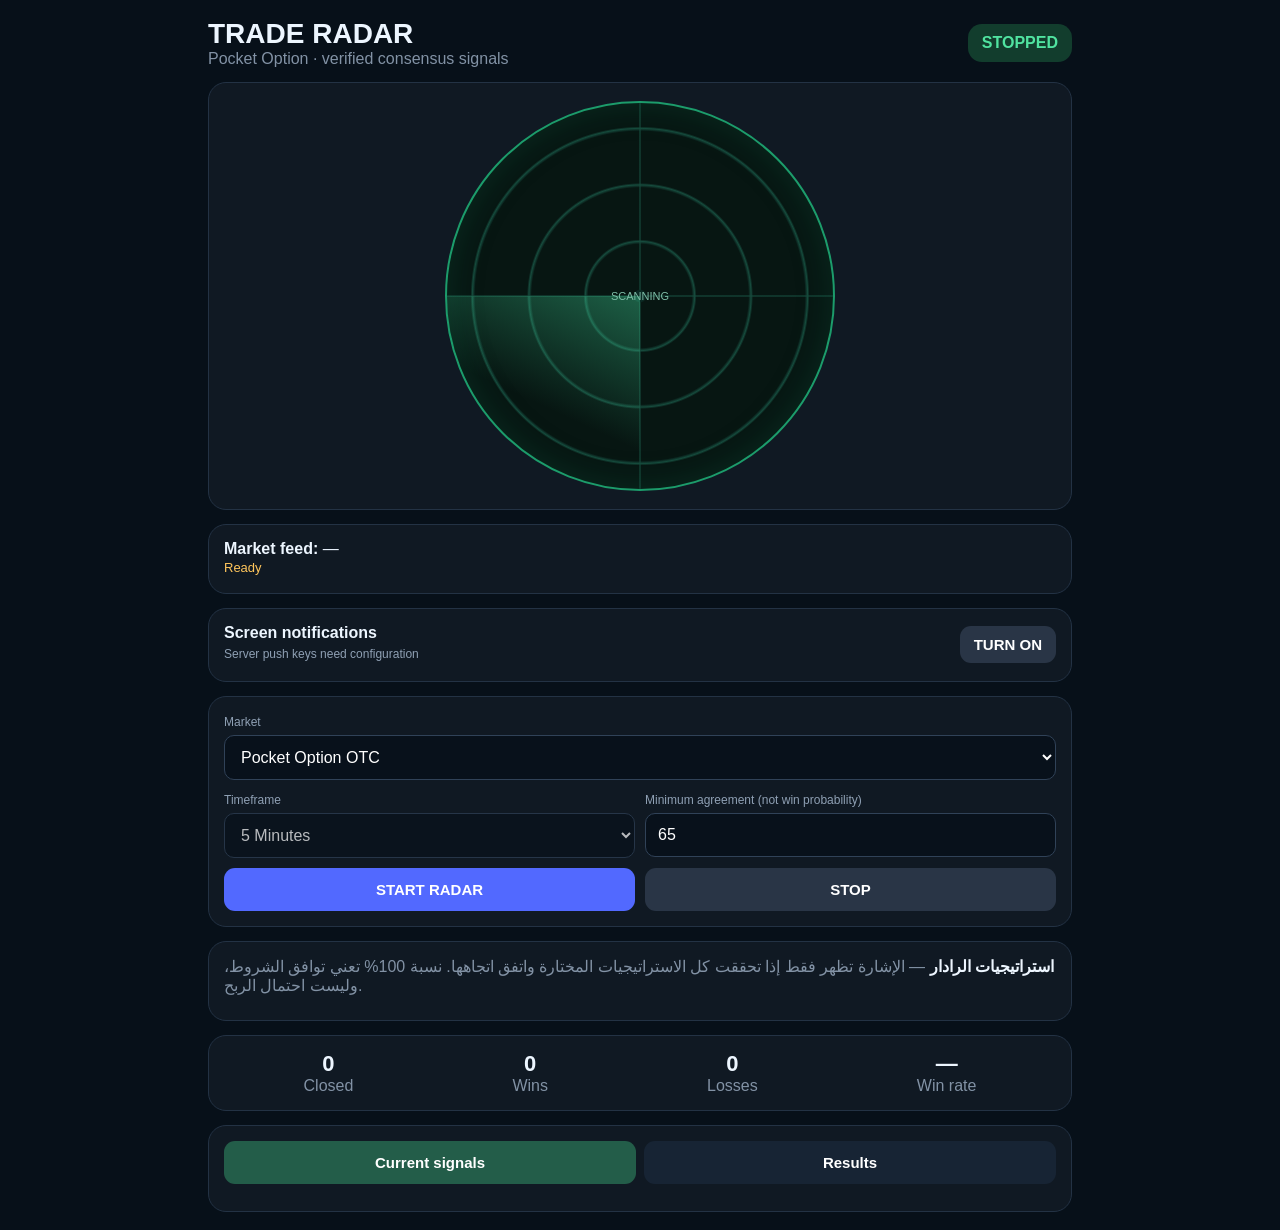
==== commit 9df480a2: "Add files via upload" ====
--- a/templates/index.html
+++ b/templates/index.html
@@ -5,8 +5,8 @@
 <div class="head"><div><h1>TRADE RADAR</h1><div class="muted">Pocket Option · verified consensus signals</div></div><div id="badge" class="badge">STOPPED</div></div>
 <div class="panel radarWrap"><div id="radar" class="radar stopped"><div class="sweep"></div><div id="scanmsg" class="scanmsg">SCANNING</div><div id="blip1" class="blip blip1" style="display:none"></div><div id="blip2" class="blip blip2" style="display:none"></div><div id="blip3" class="blip blip3" style="display:none"></div></div></div>
 <div class="panel"><div><b>Market feed:</b> <span id="source">—</span></div><div id="status" class="status">Ready</div></div><div class="panel notifyRow"><div><b>Screen notifications</b><div id="notifyState" class="small">Off · maximum 3 signal alerts per scan</div><div id="pushDiag" class="small"></div></div><div style="display:flex;gap:8px;flex-wrap:wrap;justify-content:flex-end"><button id="testNotifyBtn" class="notifyBtn" onclick="testNotification()" style="display:none">TEST</button><button id="notifyBtn" class="notifyBtn" onclick="toggleNotifications()">TURN ON</button></div></div>
-<div class="panel controls"><div class="full"><label>Market<select id="mode"><option value="otc">Pocket Option OTC</option><option value="real">Real market pairs</option></select></label></div><div><label>Timeframe<select id="timeframe" disabled><option value="300">5 Minutes</option></select></label></div><div><label>Minimum agreement<input id="minScore" type="number" min="40" max="100" value="65"></label></div><button onclick="startRadar()">START RADAR</button><button class="secondary" onclick="stopRadar()">STOP</button></div>
-<div class="panel"><div><b>Indicators</b> <span class="muted">— signal appears only when ALL selected indicators agree</span></div><div id="indicators" class="inds"></div></div>
+<div class="panel controls"><div class="full"><label>Market<select id="mode"><option value="otc">Pocket Option OTC</option><option value="real">Real market pairs</option></select></label></div><div><label>Timeframe<select id="timeframe" disabled><option value="300">5 Minutes</option></select></label></div><div><label>Minimum agreement (not win probability)<input id="minScore" type="number" min="40" max="100" value="65"></label></div><button onclick="startRadar()">START RADAR</button><button class="secondary" onclick="stopRadar()">STOP</button></div>
+<div class="panel"><div><b>استراتيجيات الرادار</b> <span class="muted">— الإشارة تظهر فقط إذا تحققت كل الاستراتيجيات المختارة واتفق اتجاهها. نسبة 100% تعني توافق الشروط، وليست احتمال الربح.</span></div><div id="indicators" class="inds"></div></div>
 <div class="panel stats"><div><b id="closed">0</b><span class="muted">Closed</span></div><div><b id="wins">0</b><span class="muted">Wins</span></div><div><b id="losses">0</b><span class="muted">Losses</span></div><div><b id="wr">—</b><span class="muted">Win rate</span></div></div>
 <div class="panel"><div class="tabs"><button id="tabOpen" class="active" onclick="showTab('open')">Current signals</button><button id="tabClosed" onclick="showTab('closed')">Results</button></div><div id="log"></div></div>
 </div><script>
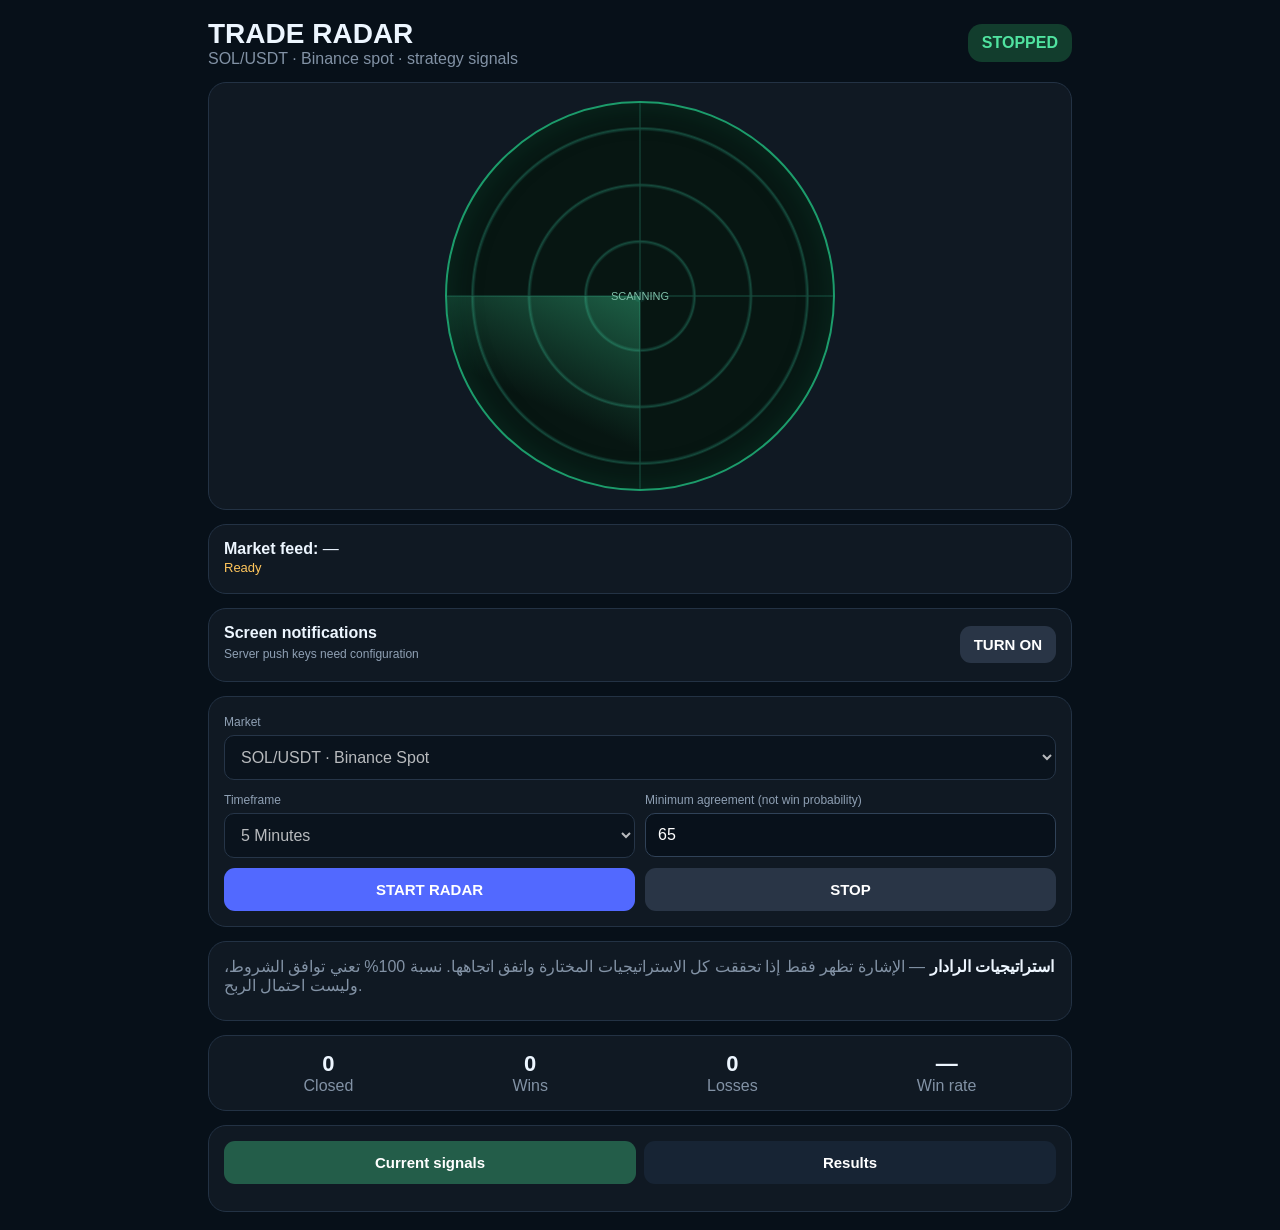
==== commit f32563e8: "Add files via upload" ====
--- a/templates/index.html
+++ b/templates/index.html
@@ -2,10 +2,10 @@
 <style>
 *{box-sizing:border-box}body{margin:0;background:#071019;color:#edf6ff;font-family:-apple-system,BlinkMacSystemFont,"Segoe UI",Arial,sans-serif}.app{max-width:900px;margin:auto;padding:18px}.head{display:flex;justify-content:space-between;align-items:center}.head h1{margin:0;font-size:28px}.muted{color:#8292a5}.badge{padding:10px 14px;border-radius:14px;background:#123d2d;color:#50e3a0;font-weight:900}.panel{background:#101923;border:1px solid #233244;border-radius:18px;padding:15px;margin-top:14px}.radarWrap{display:grid;place-items:center;padding:18px 0}.radar{width:min(78vw,390px);aspect-ratio:1;border-radius:50%;position:relative;overflow:hidden;border:2px solid #1c9c6b;background:radial-gradient(circle,#0b2b25 0 2%,transparent 2.5%),repeating-radial-gradient(circle,transparent 0 19%,#164b3d 20%,transparent 20.7%),linear-gradient(90deg,transparent 49.7%,#164b3d 50%,transparent 50.3%),linear-gradient(transparent 49.7%,#164b3d 50%,transparent 50.3%),#071612;box-shadow:0 0 35px #0c6a4a44 inset}.sweep{position:absolute;inset:50% 50% 0 0;transform-origin:100% 0;background:linear-gradient(25deg,transparent 45%,#48f2ad55);animation:spin 3s linear infinite}.stopped .sweep{animation-play-state:paused}@keyframes spin{to{transform:rotate(360deg)}}.blip{position:absolute;z-index:4;text-align:center;background:#071019e8;border:1px solid #44e3a0;border-radius:10px;padding:6px 8px;width:112px;min-height:58px;display:flex;flex-direction:column;justify-content:center;box-shadow:0 0 12px #0b9d6b33}.blip b{font-size:14px;line-height:1.1}.blip .small{font-size:9px;margin-top:2px}.blip .countdown{font-size:12px;font-weight:800;color:#ffc65c;margin-top:3px;font-variant-numeric:tabular-nums}.blip1{left:50%;top:28%;transform:translate(-50%,-50%)}.blip2{left:29%;top:65%;transform:translate(-50%,-50%)}.blip3{left:71%;top:65%;transform:translate(-50%,-50%)}.scanmsg{position:absolute;left:50%;top:50%;transform:translate(-50%,-50%);z-index:3;text-align:center;color:#7fbea8;font-size:11px;pointer-events:none}.up{color:#50e3a0}.down{color:#ff6f83}.controls{display:grid;grid-template-columns:1fr 1fr;gap:10px}.full{grid-column:1/-1}label{font-size:12px;color:#8fa0b4}select,input{width:100%;margin-top:5px;padding:12px;border:1px solid #304258;border-radius:10px;background:#08111b;color:#fff;font-size:16px}button{border:0;border-radius:11px;padding:13px;background:#5269ff;color:#fff;font-weight:900;font-size:15px}.secondary{background:#293546}.inds{display:grid;grid-template-columns:1fr 1fr;gap:11px;margin-top:10px}.inds label{font-size:15px}.inds input{width:18px;height:18px;margin:0 7px 0 0}.stats{display:flex;justify-content:space-around;text-align:center}.stats b{display:block;font-size:22px}.tabs{display:flex;gap:8px;margin-bottom:12px}.tabs button{flex:1;background:#172434}.tabs button.active{background:#235d49}.row{padding:12px 0;border-bottom:1px solid #223143}.row:last-child{border:0}.rowTop{display:flex;justify-content:space-between;font-weight:800}.small{font-size:12px;color:#8fa0b4;margin-top:5px}.win{color:#50e3a0}.loss{color:#ff6f83}.draw{color:#ffc65c}.empty{text-align:center;color:#7f90a3;padding:20px}.status{color:#ffc65c;font-size:13px;line-height:1.5}.notifyRow{display:flex;align-items:center;justify-content:space-between;gap:12px}.notifyBtn{width:auto;padding:10px 14px;background:#293546}.notifyBtn.on{background:#235d49;color:#50e3a0}
 </style></head><body><div class="app">
-<div class="head"><div><h1>TRADE RADAR</h1><div class="muted">Pocket Option · verified consensus signals</div></div><div id="badge" class="badge">STOPPED</div></div>
+<div class="head"><div><h1>TRADE RADAR</h1><div class="muted">SOL/USDT · Binance spot · strategy signals</div></div><div id="badge" class="badge">STOPPED</div></div>
 <div class="panel radarWrap"><div id="radar" class="radar stopped"><div class="sweep"></div><div id="scanmsg" class="scanmsg">SCANNING</div><div id="blip1" class="blip blip1" style="display:none"></div><div id="blip2" class="blip blip2" style="display:none"></div><div id="blip3" class="blip blip3" style="display:none"></div></div></div>
 <div class="panel"><div><b>Market feed:</b> <span id="source">—</span></div><div id="status" class="status">Ready</div></div><div class="panel notifyRow"><div><b>Screen notifications</b><div id="notifyState" class="small">Off · maximum 3 signal alerts per scan</div><div id="pushDiag" class="small"></div></div><div style="display:flex;gap:8px;flex-wrap:wrap;justify-content:flex-end"><button id="testNotifyBtn" class="notifyBtn" onclick="testNotification()" style="display:none">TEST</button><button id="notifyBtn" class="notifyBtn" onclick="toggleNotifications()">TURN ON</button></div></div>
-<div class="panel controls"><div class="full"><label>Market<select id="mode"><option value="otc">Pocket Option OTC</option><option value="real">Real market pairs</option></select></label></div><div><label>Timeframe<select id="timeframe" disabled><option value="300">5 Minutes</option></select></label></div><div><label>Minimum agreement (not win probability)<input id="minScore" type="number" min="40" max="100" value="65"></label></div><button onclick="startRadar()">START RADAR</button><button class="secondary" onclick="stopRadar()">STOP</button></div>
+<div class="panel controls"><div class="full"><label>Market<select id="mode" disabled><option value="real">SOL/USDT · Binance Spot</option></select></label></div><div><label>Timeframe<select id="timeframe" disabled><option value="300">5 Minutes</option></select></label></div><div><label>Minimum agreement (not win probability)<input id="minScore" type="number" min="40" max="100" value="65"></label></div><button onclick="startRadar()">START RADAR</button><button class="secondary" onclick="stopRadar()">STOP</button></div>
 <div class="panel"><div><b>استراتيجيات الرادار</b> <span class="muted">— الإشارة تظهر فقط إذا تحققت كل الاستراتيجيات المختارة واتفق اتجاهها. نسبة 100% تعني توافق الشروط، وليست احتمال الربح.</span></div><div id="indicators" class="inds"></div></div>
 <div class="panel stats"><div><b id="closed">0</b><span class="muted">Closed</span></div><div><b id="wins">0</b><span class="muted">Wins</span></div><div><b id="losses">0</b><span class="muted">Losses</span></div><div><b id="wr">—</b><span class="muted">Win rate</span></div></div>
 <div class="panel"><div class="tabs"><button id="tabOpen" class="active" onclick="showTab('open')">Current signals</button><button id="tabClosed" onclick="showTab('closed')">Results</button></div><div id="log"></div></div>
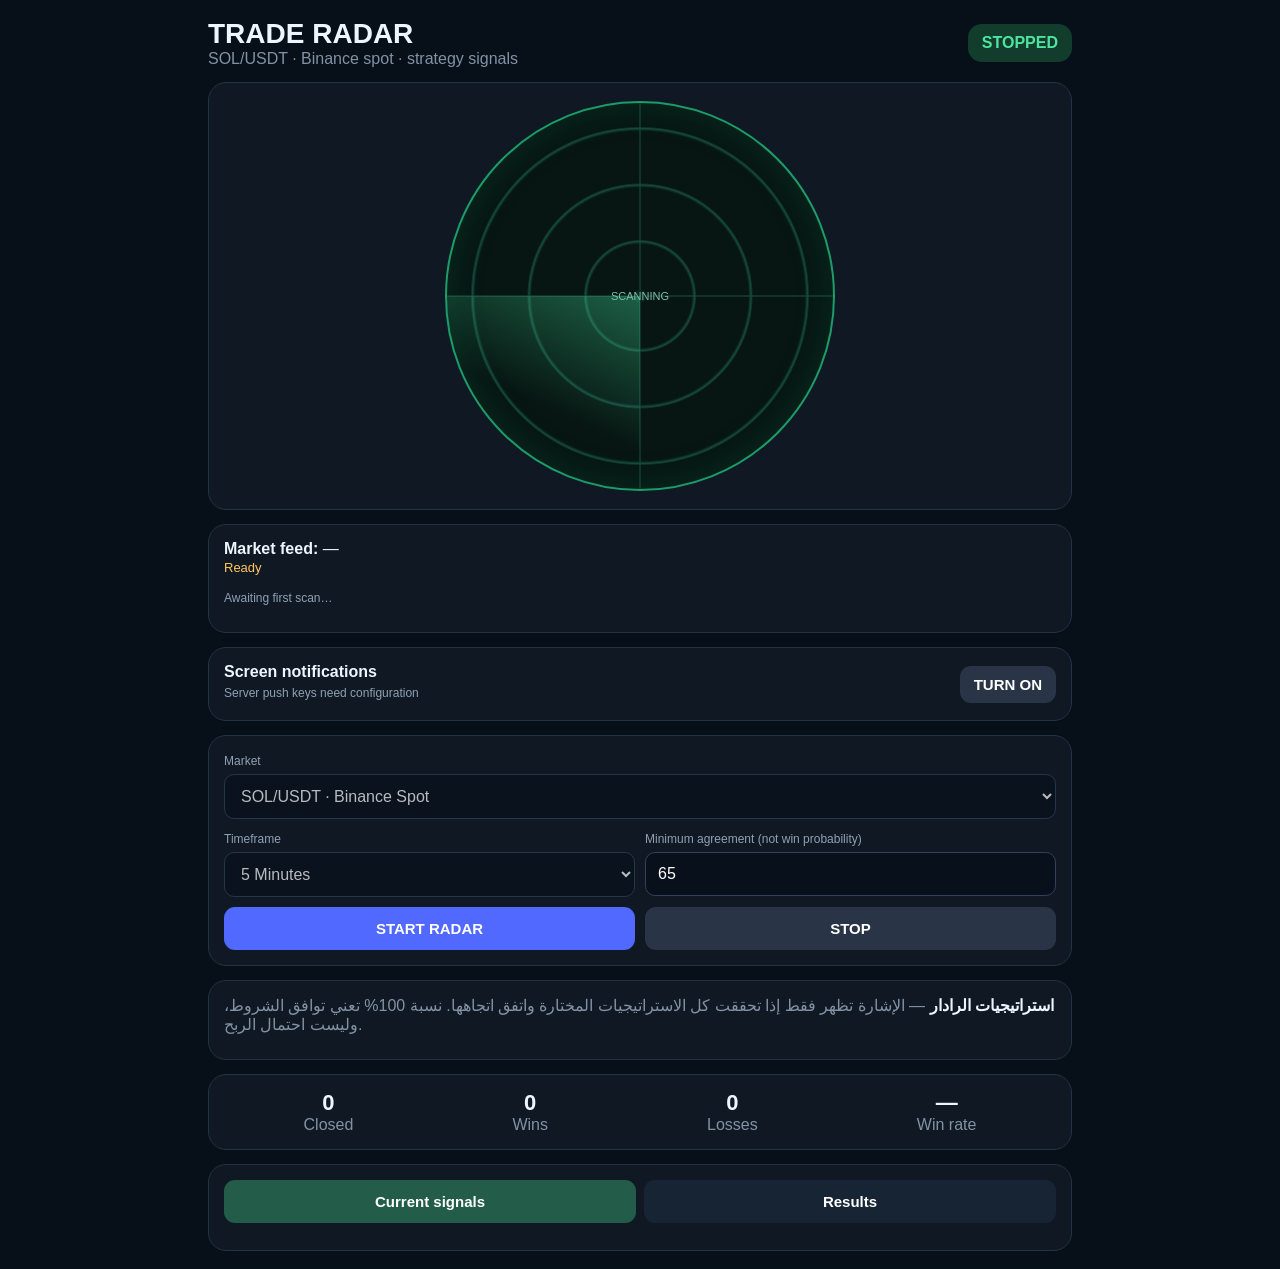
==== commit b8d9e37e: "Add files via upload" ====
--- a/templates/index.html
+++ b/templates/index.html
@@ -4,7 +4,7 @@
 </style></head><body><div class="app">
 <div class="head"><div><h1>TRADE RADAR</h1><div class="muted">SOL/USDT · Binance spot · strategy signals</div></div><div id="badge" class="badge">STOPPED</div></div>
 <div class="panel radarWrap"><div id="radar" class="radar stopped"><div class="sweep"></div><div id="scanmsg" class="scanmsg">SCANNING</div><div id="blip1" class="blip blip1" style="display:none"></div><div id="blip2" class="blip blip2" style="display:none"></div><div id="blip3" class="blip blip3" style="display:none"></div></div></div>
-<div class="panel"><div><b>Market feed:</b> <span id="source">—</span></div><div id="status" class="status">Ready</div></div><div class="panel notifyRow"><div><b>Screen notifications</b><div id="notifyState" class="small">Off · maximum 3 signal alerts per scan</div><div id="pushDiag" class="small"></div></div><div style="display:flex;gap:8px;flex-wrap:wrap;justify-content:flex-end"><button id="testNotifyBtn" class="notifyBtn" onclick="testNotification()" style="display:none">TEST</button><button id="notifyBtn" class="notifyBtn" onclick="toggleNotifications()">TURN ON</button></div></div>
+<div class="panel"><div><b>Market feed:</b> <span id="source">—</span></div><div id="status" class="status">Ready</div><div id="feedDiagnostics" class="small" style="line-height:1.8;white-space:pre-line;margin-top:10px">Awaiting first scan…</div><div id="strategyDiagnostics" class="small" style="line-height:1.8;margin-top:8px"></div></div><div class="panel notifyRow"><div><b>Screen notifications</b><div id="notifyState" class="small">Off · maximum 3 signal alerts per scan</div><div id="pushDiag" class="small"></div></div><div style="display:flex;gap:8px;flex-wrap:wrap;justify-content:flex-end"><button id="testNotifyBtn" class="notifyBtn" onclick="testNotification()" style="display:none">TEST</button><button id="notifyBtn" class="notifyBtn" onclick="toggleNotifications()">TURN ON</button></div></div>
 <div class="panel controls"><div class="full"><label>Market<select id="mode" disabled><option value="real">SOL/USDT · Binance Spot</option></select></label></div><div><label>Timeframe<select id="timeframe" disabled><option value="300">5 Minutes</option></select></label></div><div><label>Minimum agreement (not win probability)<input id="minScore" type="number" min="40" max="100" value="65"></label></div><button onclick="startRadar()">START RADAR</button><button class="secondary" onclick="stopRadar()">STOP</button></div>
 <div class="panel"><div><b>استراتيجيات الرادار</b> <span class="muted">— الإشارة تظهر فقط إذا تحققت كل الاستراتيجيات المختارة واتفق اتجاهها. نسبة 100% تعني توافق الشروط، وليست احتمال الربح.</span></div><div id="indicators" class="inds"></div></div>
 <div class="panel stats"><div><b id="closed">0</b><span class="muted">Closed</span></div><div><b id="wins">0</b><span class="muted">Wins</span></div><div><b id="losses">0</b><span class="muted">Losses</span></div><div><b id="wr">—</b><span class="muted">Win rate</span></div></div>
@@ -20,7 +20,7 @@
 function strategies(){let o={};for(const k in names)o[k]=$("i_"+k).checked;return o}function cfg(){return{mode:$("mode").value,timeframe:300,min_score:+$("minScore").value,strategies:strategies()}}async function post(u,b){return(await fetch(u,{method:'POST',headers:{'Content-Type':'application/json'},body:b?JSON.stringify(b):null})).json()}async function startRadar(){await post('/api/config',cfg());await post('/api/start');refresh()}async function stopRadar(){await post('/api/stop');refresh()}
 function build(s){names=s.indicator_names;$('indicators').innerHTML=Object.entries(names).map(([k,n])=>`<label><input type="checkbox" id="i_${k}" ${s.strategies[k]?'checked':''}>${n}</label>`).join('');for(const k in names)$("i_"+k).onchange=()=>post('/api/config',cfg());$('mode').value=s.mode;$('timeframe').value=300;$('minScore').value=s.min_score;['mode','minScore'].forEach(x=>$(x).onchange=()=>post('/api/config',cfg()));built=true}
 function dt(x){return x?new Date(x*1000).toLocaleString([], {hour:'2-digit',minute:'2-digit',second:'2-digit'}):'—'}function showTab(x){tab=x;$('tabOpen').className=x==='open'?'active':'';$('tabClosed').className=x==='closed'?'active':'';if(lastState)renderLog(lastState)}
-function renderLog(s){let now=Date.now()/1000;let rows=(s.signals||[]).filter(x=>tab==='open'?(x.status==='OPEN'&&x.expires_at>now):x.status==='CLOSED');$('log').innerHTML=rows.length?rows.map(x=>`<div class="row"><div class="rowTop"><span>${x.pair} · <span class="${x.direction==='UP'?'up':'down'}">${x.direction==='UP'?'↑ UP':'↓ DOWN'}</span></span><span class="${x.result==='WIN'?'win':x.result==='LOSS'?'loss':'draw'}">${x.result||x.score+'%'}</span></div><div class="small">Start ${dt(x.opened_at)} · Entry ${x.entry} · Expiry ${dt(x.expires_at)}${x.exit!=null?' · Close '+x.exit:''}</div><div class="small">Feed: ${x.mode==='otc'?'Pocket OTC / OTCharts':'Yahoo reference market'} · ${(x.reasons||[]).join(' · ')}</div></div>`).join(''):'<div class="empty">No records yet.</div>'}
+function renderLog(s){let now=Date.now()/1000;let rows=(s.signals||[]).filter(x=>tab==='open'?(x.status==='OPEN'&&x.expires_at>now):x.status==='CLOSED');$('log').innerHTML=rows.length?rows.map(x=>`<div class="row"><div class="rowTop"><span>${x.pair} · <span class="${x.direction==='UP'?'up':'down'}">${x.direction==='UP'?'↑ UP':'↓ DOWN'}</span></span><span class="${x.result==='WIN'?'win':x.result==='LOSS'?'loss':'draw'}">${x.result||x.score+'%'}</span></div><div class="small">Start ${dt(x.opened_at)} · Entry ${x.entry} · Expiry ${dt(x.expires_at)}${x.exit!=null?' · Close '+x.exit:''}</div><div class="small">Feed: ${x.mode==='otc'?'Pocket OTC / OTCharts':'Binance Spot SOL/USDT'} · ${(x.reasons||[]).join(' · ')}</div></div>`).join(''):'<div class="empty">No records yet.</div>'}
 function left(expires){let n=Math.max(0,Math.ceil(expires-Date.now()/1000)),m=Math.floor(n/60),q=n%60;return String(m).padStart(2,'0')+':'+String(q).padStart(2,'0')}function tickCountdowns(){document.querySelectorAll('[data-expires]').forEach(el=>el.textContent=left(+el.dataset.expires))}
-function render(s){lastState=s;if(!built)build(s);$('source').textContent=s.source;$('status').textContent=s.status+(s.budget_note?' · '+s.budget_note:'');$('badge').textContent=s.running?'AUTO':'STOPPED';$('radar').className='radar '+(s.running?'':'stopped');let open=(s.signals||[]).filter(x=>x.status==='OPEN');let ops=(s.opportunities||[]).slice(0,3);for(let i=1;i<=3;i++){let el=$('blip'+i),o=ops[i-1];if(o){let sig=open.find(x=>x.pair===o.pair&&x.direction===o.direction),exp=sig?sig.expires_at:(Date.now()/1000+(+s.timeframe||300));el.style.display='flex';el.innerHTML=`<b>${o.pair}</b><div class="${o.direction==='UP'?'up':'down'}">${o.direction==='UP'?'↑':'↓'} · ${o.score}%</div><div class="countdown" data-expires="${exp}">${left(exp)}</div>`}else el.style.display='none'}$('scanmsg').style.display=ops.length?'none':'block';let p=s.performance||{};$('closed').textContent=p.closed||0;$('wins').textContent=p.wins||0;$('losses').textContent=p.losses||0;$('wr').textContent=p.win_rate==null?'—':p.win_rate+'%';renderLog(s);tickCountdowns()}async function refresh(){try{render(await(await fetch('/api/status')).json())}catch(e){}}refresh();updateNotifyUI();setInterval(refresh,3000);setInterval(tickCountdowns,1000);
+function render(s){lastState=s;if(!built)build(s);$('source').textContent=s.source;$('status').textContent=s.status+(s.budget_note?' · '+s.budget_note:'');let d=s.diagnostics||{};let when=v=>v?new Date(v).toLocaleString('ar-SA',{hour12:false}):'—';$('feedDiagnostics').textContent='Binance: '+(d.feed||'WAITING')+' | SOL/USDT: '+(d.last_price??'—')+' USDT\nLast successful analysis: '+when(d.last_success)+' | Last attempt: '+when(d.last_attempt)+'\nCandles received: '+(d.candle_count||0)+' | Last closed candle: '+when(d.last_candle)+(d.error?'\nError: '+d.error:'');$('strategyDiagnostics').innerHTML='<b>Strategy checks:</b> '+Object.values(d.strategies||{}).map(v=>'<span style="display:inline-block;margin:3px;padding:4px 7px;border:1px solid #304258;border-radius:7px;color:'+(v.result==='UP'?'#50e3a0':v.result==='DOWN'?'#ff6f83':'#8fa0b4')+'">'+v.name+' : '+v.result+(v.selected?' ✓':'')+'</span>').join(' ');$('badge').textContent=s.running?'AUTO':'STOPPED';$('radar').className='radar '+(s.running?'':'stopped');let open=(s.signals||[]).filter(x=>x.status==='OPEN');let ops=(s.opportunities||[]).slice(0,3);for(let i=1;i<=3;i++){let el=$('blip'+i),o=ops[i-1];if(o){let sig=open.find(x=>x.pair===o.pair&&x.direction===o.direction),exp=sig?sig.expires_at:(Date.now()/1000+(+s.timeframe||300));el.style.display='flex';el.innerHTML=`<b>${o.pair}</b><div class="${o.direction==='UP'?'up':'down'}">${o.direction==='UP'?'↑':'↓'} · ${o.score}%</div><div class="countdown" data-expires="${exp}">${left(exp)}</div>`}else el.style.display='none'}$('scanmsg').style.display=ops.length?'none':'block';let p=s.performance||{};$('closed').textContent=p.closed||0;$('wins').textContent=p.wins||0;$('losses').textContent=p.losses||0;$('wr').textContent=p.win_rate==null?'—':p.win_rate+'%';renderLog(s);tickCountdowns()}async function refresh(){try{render(await(await fetch('/api/status')).json())}catch(e){}}refresh();updateNotifyUI();setInterval(refresh,3000);setInterval(tickCountdowns,1000);
 </script></body></html>
